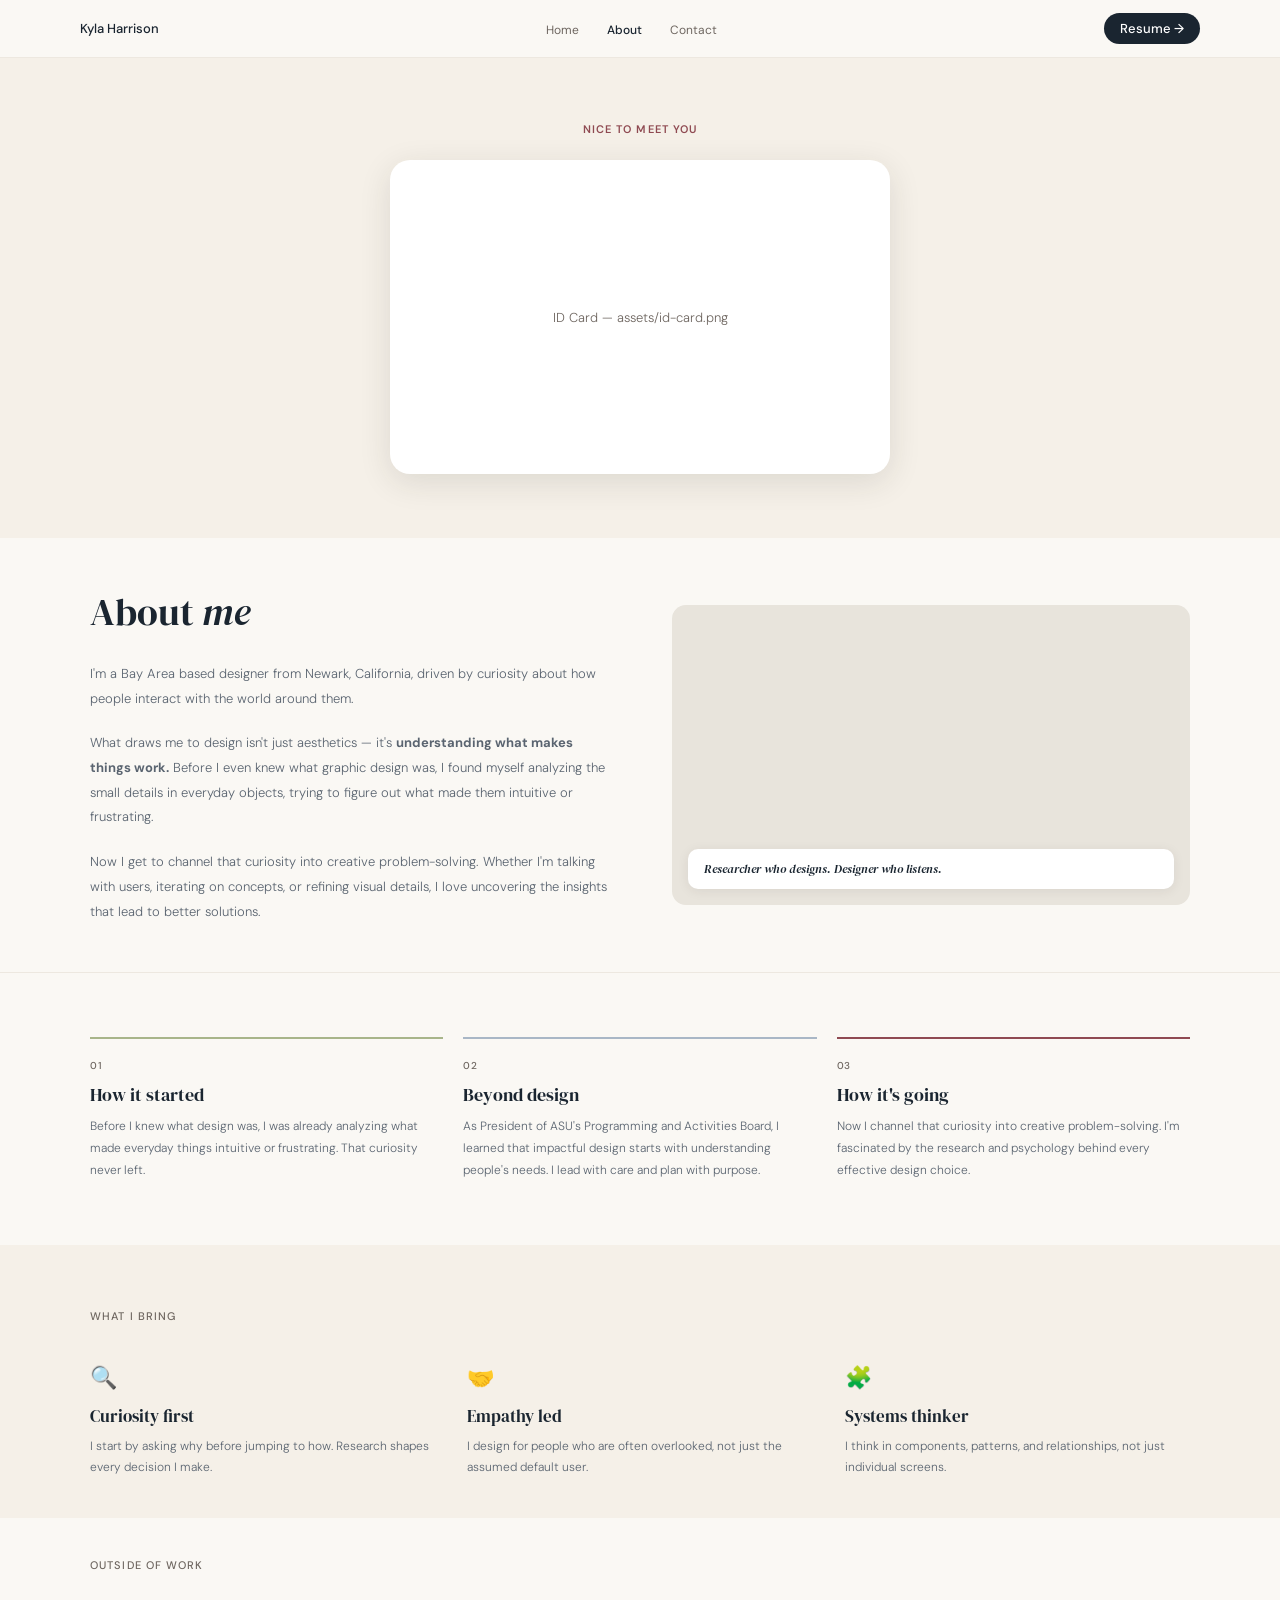
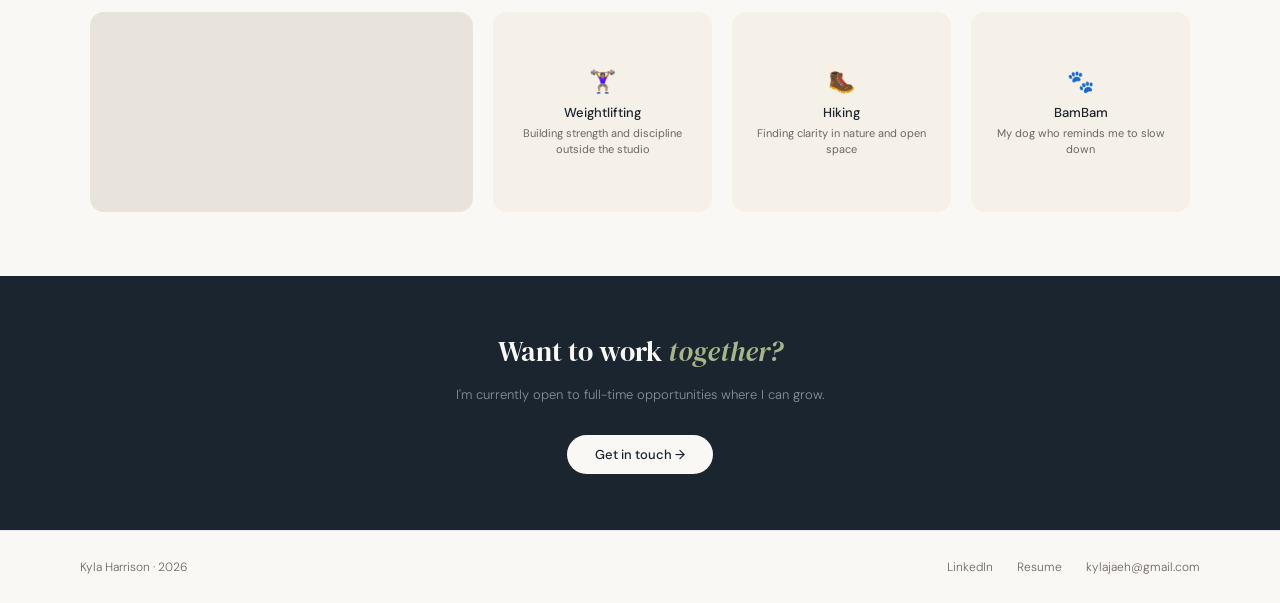
==== about.html @ a51f3128 "Add about and contact pages" ====
<!DOCTYPE html>
<html lang="en">
<head>
<meta charset="UTF-8">
<meta name="viewport" content="width=device-width, initial-scale=1.0">
<title>About — Kyla Harrison</title>
<meta name="description" content="Learn more about Kyla Harrison, a multidisciplinary designer with roots in UX research, based in the Bay Area, California.">
<link rel="preconnect" href="https://fonts.googleapis.com">
<link rel="preconnect" href="https://fonts.gstatic.com" crossorigin>
<link href="https://fonts.googleapis.com/css2?family=DM+Sans:ital,wght@0,300;0,400;0,500;1,300;1,400&family=DM+Serif+Display:ital@0;1&display=swap" rel="stylesheet">
<link rel="stylesheet" href="css/styles.css">
</head>
<body>

<a class="skip-link" href="#main">Skip to content</a>

<header class="site-nav">
  <div class="nav-inner">
    <span class="nav-name">Kyla Harrison</span>
    <nav aria-label="Primary">
      <ul class="nav-links">
        <li><a href="index.html">Home</a></li>
        <li><a href="about.html" aria-current="page">About</a></li>
        <li><a href="contact.html">Contact</a></li>
      </ul>
    </nav>
    <a class="btn btn-pill btn-dark" href="assets/resume.pdf">Resume →</a>
  </div>
</header>

<main id="main">

  <!-- Section 1: ID Card Hero -->
  <section class="id-card-hero">
    <p class="eyebrow eyebrow-blush center">Nice to meet you</p>
    <div class="id-card-wrap reveal">
      <div class="id-card" role="img" aria-label="Kyla Harrison designer ID card showing name, specialty, and beliefs">
        ID Card — assets/id-card.png
      </div>
    </div>
  </section>

  <!-- Section 2: Editorial About -->
  <section class="editorial-about">
    <div class="editorial-about-inner">
      <div class="editorial-about-left reveal">
        <h1 class="editorial-heading">About <em>me</em></h1>
        <p class="editorial-body">I'm a Bay Area based designer from Newark, California, driven by curiosity about how people interact with the world around them.</p>
        <p class="editorial-body">What draws me to design isn't just aesthetics — it's <strong>understanding what makes things work.</strong> Before I even knew what graphic design was, I found myself analyzing the small details in everyday objects, trying to figure out what made them intuitive or frustrating.</p>
        <p class="editorial-body">Now I get to channel that curiosity into creative problem-solving. Whether I'm talking with users, iterating on concepts, or refining visual details, I love uncovering the insights that lead to better solutions.</p>
      </div>
      <div class="editorial-about-right reveal">
        <div class="editorial-photo" role="img" aria-label="Kyla Harrison, multidisciplinary designer">
          <p class="editorial-caption">Researcher who designs. Designer who listens.</p>
        </div>
      </div>
    </div>
  </section>

  <!-- Section 3: Story Cards -->
  <section class="story-cards">
    <div class="story-cards-grid">
      <article class="story-card reveal" style="border-top-color:#a8b58a;">
        <p class="story-card-number">01</p>
        <h3 class="story-card-title">How it started</h3>
        <p class="story-card-body">Before I knew what design was, I was already analyzing what made everyday things intuitive or frustrating. That curiosity never left.</p>
      </article>
      <article class="story-card reveal" style="border-top-color:#a9b7c6;">
        <p class="story-card-number">02</p>
        <h3 class="story-card-title">Beyond design</h3>
        <p class="story-card-body">As President of ASU's Programming and Activities Board, I learned that impactful design starts with understanding people's needs. I lead with care and plan with purpose.</p>
      </article>
      <article class="story-card reveal" style="border-top-color:#8f4a52;">
        <p class="story-card-number">03</p>
        <h3 class="story-card-title">How it's going</h3>
        <p class="story-card-body">Now I channel that curiosity into creative problem-solving. I'm fascinated by the research and psychology behind every effective design choice.</p>
      </article>
    </div>
  </section>

  <!-- Section 4: What I Bring -->
  <section class="what-i-bring">
    <p class="eyebrow eyebrow-muted">What I bring</p>
    <div class="bring-grid">
      <div class="bring-item reveal">
        <span class="bring-icon" aria-hidden="true">🔍</span>
        <h3 class="bring-title">Curiosity first</h3>
        <p class="bring-body">I start by asking why before jumping to how. Research shapes every decision I make.</p>
      </div>
      <div class="bring-item reveal">
        <span class="bring-icon" aria-hidden="true">🤝</span>
        <h3 class="bring-title">Empathy led</h3>
        <p class="bring-body">I design for people who are often overlooked, not just the assumed default user.</p>
      </div>
      <div class="bring-item reveal">
        <span class="bring-icon" aria-hidden="true">🧩</span>
        <h3 class="bring-title">Systems thinker</h3>
        <p class="bring-body">I think in components, patterns, and relationships, not just individual screens.</p>
      </div>
    </div>
  </section>

  <!-- Section 5: Outside of Work -->
  <section class="outside-work">
    <p class="eyebrow eyebrow-muted">Outside of work</p>
    <div class="outside-grid">
      <div class="outside-photo reveal" role="img" aria-label="Kyla Harrison outside of work"></div>
      <div class="outside-tile reveal">
        <span class="outside-tile-icon" aria-hidden="true">🏋🏽‍♀️</span>
        <p class="outside-tile-name">Weightlifting</p>
        <p class="outside-tile-sub">Building strength and discipline outside the studio</p>
      </div>
      <div class="outside-tile reveal">
        <span class="outside-tile-icon" aria-hidden="true">🥾</span>
        <p class="outside-tile-name">Hiking</p>
        <p class="outside-tile-sub">Finding clarity in nature and open space</p>
      </div>
      <div class="outside-tile reveal">
        <span class="outside-tile-icon" aria-hidden="true">🐾</span>
        <p class="outside-tile-name">BamBam</p>
        <p class="outside-tile-sub">My dog who reminds me to slow down</p>
      </div>
    </div>
  </section>

  <!-- Section 6: CTA Band -->
  <section class="cta-band">
    <div class="cta-band-inner reveal">
      <h2 class="cta-band-heading">Want to work <em>together?</em></h2>
      <p class="cta-band-subline">I'm currently open to full-time opportunities where I can grow.</p>
      <a class="btn cta-band-btn" href="contact.html">Get in touch →</a>
    </div>
  </section>

</main>

<footer class="site-footer">
  <div class="footer-inner">
    <span>Kyla Harrison · 2026</span>
    <div class="footer-links">
      <a href="https://linkedin.com/in/kylaharrison" target="_blank" rel="noopener">LinkedIn</a>
      <a href="assets/resume.pdf">Resume</a>
      <a href="mailto:kylajaeh@gmail.com">kylajaeh@gmail.com</a>
    </div>
  </div>
</footer>

<script src="js/main.js"></script>
</body>
</html>
---- css/styles.css ----
/* ==========================================================================
   Kyla Harrison — Portfolio
   Global styles
   ========================================================================== */

:root {
  /* Colors */
  --color-bg: #faf8f4;
  --color-linen: #f5f0e8;
  --color-text: #1a2530;
  --color-slate-dark: #2d3a47;
  --color-sage: #a8b58a;
  --color-blush: #8f4a52;
  --color-steel-blue: #a9b7c6;
  --color-muted: #5a6470;
  --color-border: #ede8e0;

  --color-tag-sage-bg: #e8efe0;
  --color-tag-sage-text: #527040;
  --color-tag-blush-bg: #f2e8ec;
  --color-tag-blush-text: #7a4a58;
  --color-tag-blue-bg: #e0eaf2;
  --color-tag-blue-text: #3a5470;

  --color-nav-link: #6e6660;
  --color-footer-text: #6e6660;
  --color-eyebrow-muted: #6e6660;
  --color-divider: #ddd8cc;
  --color-placeholder-bg: #e8e4dc;

  /* Type */
  --font-body: 'DM Sans', sans-serif;
  --font-display: 'DM Serif Display', serif;
}

/* ---- Reset ---- */
*,
*::before,
*::after {
  box-sizing: border-box;
}

html {
  scroll-behavior: smooth;
}

@media (prefers-reduced-motion: reduce) {
  html {
    scroll-behavior: auto;
  }
}

body {
  margin: 0;
  background: var(--color-bg);
  color: var(--color-text);
  font-family: var(--font-body);
  font-weight: 300;
  -webkit-font-smoothing: antialiased;
}

img {
  max-width: 100%;
  display: block;
}

a {
  text-decoration: none;
  color: inherit;
}

ul {
  list-style: none;
  margin: 0;
  padding: 0;
}

h1, h2, h3, p, dl, dd {
  margin: 0;
}

.skip-link {
  position: absolute;
  left: -999px;
  top: 0;
  background: var(--color-text);
  color: #fff;
  padding: 0.75rem 1.25rem;
  z-index: 100;
  border-radius: 0 0 8px 0;
}

.skip-link:focus {
  left: 0;
}

a:focus-visible,
button:focus-visible {
  outline: 2px solid var(--color-blush);
  outline-offset: 2px;
}

/* ---- Shared bits ---- */
.eyebrow {
  font-family: var(--font-body);
  font-weight: 500;
  font-size: 11px;
  text-transform: uppercase;
  letter-spacing: 0.1em;
}

.eyebrow-blush {
  color: var(--color-blush);
  font-weight: 600;
}

.eyebrow-muted {
  color: var(--color-eyebrow-muted);
}

.center {
  text-align: center;
}

.btn {
  display: inline-block;
  font-family: var(--font-body);
  font-size: 13px;
  font-weight: 500;
  transition: opacity 0.2s ease;
}

.btn:hover {
  opacity: 0.85;
}

.btn-pill {
  border-radius: 100px;
  padding: 7px 16px;
}

.btn-dark {
  background: var(--color-text);
  color: #fff;
}

.tags {
  display: flex;
  gap: 0.4rem;
  flex-wrap: wrap;
}

.tag {
  border-radius: 100px;
  padding: 3px 10px;
  font-family: var(--font-body);
  font-size: 10px;
  font-weight: 400;
}

.tag-sage {
  background: var(--color-tag-sage-bg);
  color: var(--color-tag-sage-text);
}

.tag-blush {
  background: var(--color-tag-blush-bg);
  color: var(--color-tag-blush-text);
}

.tag-blue {
  background: var(--color-tag-blue-bg);
  color: var(--color-tag-blue-text);
}

/* ---- Scroll-triggered reveal ---- */
.reveal {
  opacity: 0;
  transform: translateY(20px);
  transition: opacity 0.6s ease, transform 0.6s ease;
}

.reveal.is-visible {
  opacity: 1;
  transform: translateY(0);
}

@media (prefers-reduced-motion: reduce) {
  .reveal {
    opacity: 1;
    transform: none;
    transition: none;
  }
}

/* ==========================================================================
   Navigation
   ========================================================================== */

.site-nav {
  height: 58px;
  background: var(--color-bg);
  border-bottom: 0.5px solid var(--color-border);
  position: sticky;
  top: 0;
  z-index: 50;
}

.nav-inner {
  max-width: 1200px;
  height: 100%;
  margin: 0 auto;
  padding: 0 2.5rem;
  display: flex;
  align-items: center;
  justify-content: space-between;
  gap: 2rem;
}

.nav-name {
  font-size: 13px;
  font-weight: 500;
  color: var(--color-text);
  white-space: nowrap;
}

.nav-links {
  display: flex;
  gap: 1.75rem;
}

.nav-links a {
  font-size: 12px;
  font-weight: 400;
  color: var(--color-nav-link);
  transition: color 0.2s ease;
}

.nav-links a:hover {
  color: var(--color-text);
}

.nav-links a[aria-current="page"] {
  color: var(--color-text);
  font-weight: 500;
}

/* ==========================================================================
   Hero
   ========================================================================== */

.hero {
  display: flex;
  flex-direction: column;
  align-items: center;
  justify-content: center;
  text-align: center;
  min-height: calc(100vh - 180px);
  padding: 3rem 1.5rem 0;
  margin: 0;
  background: var(--color-bg);
}

.hero-logo {
  width: 80px;
  height: 80px;
  object-fit: contain;
  mix-blend-mode: multiply;
  margin-bottom: 1.5rem;
}

.hero .eyebrow {
  margin-bottom: 1.25rem;
}

.hero-headline {
  font-family: var(--font-display);
  font-weight: 400;
  font-style: normal;
  font-size: 34px;
  line-height: 1.3;
  color: var(--color-text);
  max-width: 480px;
  margin-bottom: 1.5rem;
}

.hero-headline em {
  font-style: italic;
  color: #5a7a42;
}

.hero-subline {
  font-family: var(--font-body);
  font-weight: 300;
  font-size: 14px;
  color: var(--color-muted);
  line-height: 1.85;
  max-width: 380px;
  margin-bottom: 2rem;
}

.hero-arrow {
  display: flex;
  align-items: center;
  justify-content: center;
  color: #1a2530;
  margin-bottom: 2rem;
}

.hero-arrow svg {
  animation: hero-arrow-bob 1.5s ease-in-out infinite alternate;
}

@keyframes hero-arrow-bob {
  from {
    transform: translateY(0);
  }
  to {
    transform: translateY(10px);
  }
}

@media (prefers-reduced-motion: reduce) {
  .hero-arrow svg {
    animation: none;
  }
}

/* ==========================================================================
   Projects grid
   ========================================================================== */

.projects {
  padding: 0 2.5rem 4rem;
  background: var(--color-bg);
  max-width: 1200px;
  margin: 0 auto;
}

.projects .eyebrow {
  margin-bottom: 2.5rem;
}

.projects-grid {
  display: grid;
  grid-template-columns: repeat(3, 1fr);
  column-gap: 1.25rem;
  row-gap: 3rem;
}

.project-card {
  display: flex;
  flex-direction: column;
}

.project-thumb {
  aspect-ratio: 4 / 3;
  border-radius: 14px;
  margin-bottom: 0.9rem;
  transition: transform 0.2s ease, box-shadow 0.2s ease;
}

.project-card:hover .project-thumb {
  transform: scale(1.01);
  box-shadow: 0 8px 24px rgba(26, 37, 48, 0.12);
}

.project-title {
  font-family: var(--font-body);
  font-size: 13px;
  font-weight: 500;
  color: var(--color-text);
  margin-bottom: 0.4rem;
}

.project-desc {
  font-family: var(--font-body);
  font-size: 11px;
  font-weight: 400;
  color: var(--color-nav-link);
  line-height: 1.6;
  margin-bottom: 0.75rem;
}

/* ==========================================================================
   Marquee
   ========================================================================== */

.marquee {
  background: var(--color-text);
  overflow: hidden;
  padding: 0.9rem 0;
}

.marquee-track {
  display: flex;
  width: max-content;
  white-space: nowrap;
  animation: marquee-scroll 18s linear infinite;
}

.marquee:hover .marquee-track {
  animation-play-state: paused;
}

@media (prefers-reduced-motion: reduce) {
  .marquee-track {
    animation: none;
  }
}

.marquee-content {
  display: inline-flex;
  align-items: center;
  white-space: nowrap;
  font-family: var(--font-body);
  font-weight: 400;
  font-size: 12px;
  text-transform: uppercase;
  letter-spacing: 0.06em;
  color: var(--color-sage);
  padding-right: 2rem;
}

.marquee-content .sep {
  color: #b46a72;
  margin: 0 0.6rem;
}

@keyframes marquee-scroll {
  from {
    transform: translateX(0);
  }
  to {
    transform: translateX(-33.33%);
  }
}

/* ==========================================================================
   About strip
   ========================================================================== */

.about-strip {
  background: var(--color-linen);
  border-top: 0.5px solid var(--color-border);
  padding: 4rem 2.5rem;
}

.about-strip-inner {
  max-width: 1100px;
  margin: 0 auto;
  display: grid;
  grid-template-columns: 1fr 1fr;
  gap: 4rem;
  align-items: center;
}

.about-strip-heading {
  font-family: var(--font-display);
  font-weight: 400;
  font-size: 26px;
  line-height: 1.35;
  color: var(--color-text);
  margin: 0.75rem 0 1.25rem;
}

.about-strip-body {
  font-family: var(--font-body);
  font-weight: 300;
  font-size: 13px;
  color: var(--color-muted);
  line-height: 1.85;
  margin-bottom: 1.25rem;
}

.read-more-link {
  font-size: 13px;
  font-weight: 500;
  color: var(--color-text);
}

.stat-list {
  display: flex;
  flex-direction: column;
}

.stat {
  padding: 1.1rem 0;
  border-bottom: 0.5px solid var(--color-divider);
}

.stat:first-child {
  padding-top: 0;
}

.stat:last-child {
  border-bottom: none;
  padding-bottom: 0;
}

.stat dt {
  font-size: 10px;
  text-transform: uppercase;
  letter-spacing: 0.08em;
  color: var(--color-eyebrow-muted);
  margin-bottom: 0.35rem;
}

.stat dd {
  font-size: 13px;
  color: var(--color-text);
  margin-left: 0;
}

/* ==========================================================================
   Contact hero
   ========================================================================== */

.contact-hero {
  background: var(--color-bg);
  padding: 5rem 2.5rem 4rem;
  border-bottom: 0.5px solid var(--color-border);
}

.contact-hero-inner {
  max-width: 1200px;
  margin: 0 auto;
  display: grid;
  grid-template-columns: 1fr 1fr;
  gap: 4rem;
  align-items: center;
}

.contact-heading {
  font-family: var(--font-display);
  font-weight: 400;
  font-size: 48px;
  line-height: 1.15;
  color: var(--color-text);
  margin: 0.75rem 0 1.25rem;
}

.contact-heading em {
  font-style: italic;
  color: #5a7a42;
}

.contact-body {
  font-family: var(--font-body);
  font-weight: 300;
  font-size: 14px;
  color: var(--color-muted);
  line-height: 1.7;
  max-width: 360px;
}

.contact-cards {
  display: flex;
  flex-direction: column;
  gap: 1rem;
}

.contact-card {
  display: flex;
  align-items: center;
  justify-content: space-between;
  border-radius: 14px;
  padding: 1.1rem 1.5rem;
  border: 0.5px solid transparent;
  transition: border-color 0.2s ease;
}

.contact-card-text {
  display: flex;
  flex-direction: column;
  gap: 0.3rem;
}

.contact-card-label {
  font-size: 10px;
  font-weight: 500;
  text-transform: uppercase;
  letter-spacing: 0.08em;
}

.contact-card-value {
  font-size: 13px;
  color: var(--color-text);
}

.contact-card-arrow {
  font-size: 16px;
}

.contact-card-email {
  background: #e8efe0;
  border-color: #d0dfc4;
}

.contact-card-email .contact-card-label,
.contact-card-email .contact-card-arrow {
  color: #527040;
}

.contact-card-email:hover {
  border-color: #527040;
}

.contact-card-linkedin {
  background: #f2e8ec;
  border-color: #e0ccd4;
}

.contact-card-linkedin .contact-card-label,
.contact-card-linkedin .contact-card-arrow {
  color: #7a4a58;
}

.contact-card-linkedin:hover {
  border-color: #7a4a58;
}

.contact-card-resume {
  background: #e0eaf2;
  border-color: #c4d4e4;
}

.contact-card-resume .contact-card-label,
.contact-card-resume .contact-card-arrow {
  color: #3a5470;
}

.contact-card-resume:hover {
  border-color: #3a5470;
}

/* ==========================================================================
   Availability strip
   ========================================================================== */

.availability {
  background: var(--color-linen);
  padding: 3rem 2.5rem;
  border-bottom: 0.5px solid var(--color-border);
}

.availability-inner {
  max-width: 1200px;
  margin: 0 auto;
  display: grid;
  grid-template-columns: repeat(3, 1fr);
  gap: 2rem;
}

.availability-label {
  font-size: 10px;
  font-weight: 500;
  text-transform: uppercase;
  letter-spacing: 0.08em;
  color: var(--color-eyebrow-muted);
  margin-bottom: 0.5rem;
}

.availability-value {
  font-size: 13px;
  color: var(--color-text);
  display: flex;
  align-items: center;
  gap: 0.5rem;
}

.status-dot {
  width: 7px;
  height: 7px;
  border-radius: 50%;
  background: var(--color-sage);
  flex-shrink: 0;
}

/* ==========================================================================
   Big statement
   ========================================================================== */

.big-statement {
  background: var(--color-bg);
  padding: 5rem 2.5rem;
  text-align: center;
}

.big-statement-inner {
  max-width: 600px;
  margin: 0 auto;
}

.big-statement-heading {
  font-family: var(--font-display);
  font-weight: 400;
  font-size: 72px;
  line-height: 1.1;
  color: var(--color-text);
  margin-bottom: 1.25rem;
}

.big-statement-heading em {
  font-style: italic;
  color: var(--color-blush);
}

.big-statement-subline {
  font-family: var(--font-body);
  font-weight: 300;
  font-size: 13px;
  color: var(--color-muted);
  max-width: 320px;
  margin: 0 auto 2rem;
}

.big-statement-email {
  font-family: var(--font-display);
  font-style: italic;
  font-size: 18px;
  color: var(--color-text);
  border-bottom: 1px solid var(--color-sage);
  padding-bottom: 2px;
}

/* ==========================================================================
   ID card hero
   ========================================================================== */

.id-card-hero {
  background: var(--color-linen);
  padding: 4rem 2.5rem;
  text-align: center;
}

.id-card-hero .eyebrow {
  margin-bottom: 1.5rem;
}

.id-card-wrap {
  position: relative;
  max-width: 500px;
  margin: 0 auto;
}

.id-card {
  width: 100%;
  aspect-ratio: 500 / 314;
  background: #ffffff;
  border-radius: 20px;
  box-shadow: 0 8px 32px rgba(45, 40, 35, 0.12);
  display: flex;
  align-items: center;
  justify-content: center;
  padding: 1.5rem;
  font-family: var(--font-body);
  font-size: 13px;
  color: var(--color-nav-link);
  text-align: center;
}

/* ==========================================================================
   Editorial about
   ========================================================================== */

.editorial-about {
  background: var(--color-bg);
  padding: 3rem 2.5rem;
  border-bottom: 0.5px solid var(--color-border);
}

.editorial-about-inner {
  max-width: 1100px;
  margin: 0 auto;
  display: grid;
  grid-template-columns: 1fr 1fr;
  gap: 4rem;
  align-items: center;
}

.editorial-about-left {
  padding-top: 0;
}

.editorial-heading {
  font-family: var(--font-display);
  font-weight: 400;
  font-size: 38px;
  color: var(--color-text);
  margin-bottom: 1.5rem;
}

.editorial-heading em {
  font-style: italic;
}

.editorial-body {
  font-family: var(--font-body);
  font-weight: 300;
  font-size: 13px;
  color: var(--color-muted);
  line-height: 1.9;
  margin-bottom: 1.25rem;
}

.editorial-body:last-child {
  margin-bottom: 0;
}

.editorial-about-right {
  position: relative;
}

.editorial-photo {
  position: relative;
  overflow: visible;
  height: 300px;
  width: 100%;
  border-radius: 14px;
  background: var(--color-placeholder-bg);
}

.editorial-caption {
  position: absolute;
  bottom: 16px;
  left: 16px;
  right: 16px;
  background: #ffffff;
  padding: 0.75rem 1rem;
  border-radius: 10px;
  box-shadow: 0 2px 12px rgba(45, 40, 35, 0.08);
  font-family: var(--font-display);
  font-style: italic;
  font-size: 12px;
  color: var(--color-text);
}

/* ==========================================================================
   Story cards
   ========================================================================== */

.story-cards {
  background: var(--color-bg);
  padding: 4rem 2.5rem;
}

.story-cards-grid {
  max-width: 1100px;
  margin: 0 auto;
  display: grid;
  grid-template-columns: repeat(3, 1fr);
  gap: 1.25rem;
}

.story-card {
  border-top: 2px solid;
  padding-top: 1.25rem;
}

.story-card-number {
  font-family: var(--font-body);
  font-size: 10px;
  font-weight: 500;
  text-transform: uppercase;
  letter-spacing: 0.06em;
  color: var(--color-eyebrow-muted);
  margin-bottom: 0.6rem;
}

.story-card-title {
  font-family: var(--font-display);
  font-weight: 400;
  font-size: 18px;
  color: var(--color-text);
  margin-bottom: 0.6rem;
}

.story-card-body {
  font-family: var(--font-body);
  font-weight: 300;
  font-size: 12px;
  color: var(--color-muted);
  line-height: 1.8;
}

/* ==========================================================================
   What I bring
   ========================================================================== */

.what-i-bring {
  background: var(--color-linen);
  padding: 4rem 2.5rem 2.5rem;
  margin-bottom: 0;
}

.what-i-bring .eyebrow {
  max-width: 1100px;
  margin: 0 auto 2.5rem;
  text-align: left;
}

.bring-grid {
  max-width: 1100px;
  margin: 0 auto;
  display: grid;
  grid-template-columns: repeat(3, 1fr);
  gap: 2rem;
}

.bring-icon {
  display: block;
  font-size: 22px;
  margin-bottom: 0.75rem;
}

.bring-title {
  font-family: 'DM Serif Display', serif !important;
  font-weight: 400 !important;
  font-size: 17px !important;
  font-style: normal !important;
  color: var(--color-text);
  margin-bottom: 0.5rem;
}

.bring-body {
  font-family: var(--font-body);
  font-weight: 300;
  font-size: 12px;
  color: var(--color-muted);
  line-height: 1.75;
}

/* ==========================================================================
   Outside of work
   ========================================================================== */

.outside-work {
  background: var(--color-bg);
  padding: 2.5rem 2.5rem 4rem;
}

.outside-work .eyebrow {
  max-width: 1100px;
  margin: 0 auto 2.5rem;
  text-align: left;
}

.outside-grid {
  max-width: 1100px;
  margin: 0 auto;
  display: grid;
  grid-template-columns: 1.75fr 1fr 1fr 1fr;
  gap: 1.25rem;
  align-items: stretch;
}

.outside-photo {
  border-radius: 14px;
  min-height: 200px;
  background: var(--color-placeholder-bg);
}

.outside-tile {
  background-color: #f5f0e8 !important;
  border: none !important;
  box-shadow: none !important;
  border-radius: 14px;
  padding: 1.25rem;
  display: flex;
  flex-direction: column;
  align-items: center;
  justify-content: center;
  text-align: center;
}

.outside-tile-icon {
  font-size: 22px;
  margin-bottom: 0.5rem;
}

.outside-tile-name {
  font-family: var(--font-body);
  font-size: 13px;
  font-weight: 500;
  color: var(--color-text);
  margin-bottom: 0.25rem;
}

.outside-tile-sub {
  font-family: var(--font-body);
  font-size: 11px;
  font-weight: 400;
  color: var(--color-eyebrow-muted);
  line-height: 1.5;
}

/* ==========================================================================
   CTA band
   ========================================================================== */

.cta-band {
  background: var(--color-text);
  padding: 3.5rem 2.5rem;
  text-align: center;
}

.cta-band-inner {
  max-width: 480px;
  margin: 0 auto;
}

.cta-band-heading {
  font-family: var(--font-display);
  font-weight: 400;
  font-size: 28px;
  color: var(--color-bg);
  margin-bottom: 1rem;
}

.cta-band-heading em {
  font-style: italic;
  color: var(--color-sage);
}

.cta-band-subline {
  font-family: var(--font-body);
  font-weight: 300;
  font-size: 13px;
  color: #8a9098;
  margin-bottom: 2rem;
}

.cta-band-btn {
  background: var(--color-bg);
  color: var(--color-text);
  border-radius: 100px;
  padding: 11px 28px;
}

/* ==========================================================================
   Footer
   ========================================================================== */

.site-footer {
  background: var(--color-bg);
  border-top: 0.5px solid var(--color-border);
}

.footer-inner {
  max-width: 1200px;
  margin: 0 auto;
  padding: 1.75rem 2.5rem;
  display: flex;
  align-items: center;
  justify-content: space-between;
  flex-wrap: wrap;
  gap: 1rem;
}

.footer-inner span,
.footer-links a {
  font-size: 12px;
  color: var(--color-footer-text);
}

.footer-links {
  display: flex;
  gap: 1.5rem;
}

.footer-links a {
  transition: color 0.2s ease;
}

.footer-links a:hover {
  color: var(--color-text);
}

/* ==========================================================================
   Responsive — 768px breakpoint
   ========================================================================== */

@media (max-width: 768px) {
  .hero {
    min-height: calc(100vh - 180px);
    padding: 2.5rem 1.5rem 0;
    margin: 0;
  }

  .nav-inner {
    padding: 0 1.25rem;
    gap: 1rem;
  }

  .nav-links {
    gap: 1rem;
  }

  .projects {
    padding: 0 1.5rem 3rem;
  }

  .projects-grid {
    grid-template-columns: 1fr;
  }

  .about-strip {
    padding: 3rem 1.5rem;
  }

  .about-strip-inner {
    grid-template-columns: 1fr;
    gap: 2.5rem;
  }

  .footer-inner {
    flex-direction: column;
    align-items: flex-start;
  }

  .contact-hero {
    padding: 3rem 1.5rem;
  }

  .contact-hero-inner {
    grid-template-columns: 1fr;
    gap: 2.5rem;
  }

  .contact-heading {
    font-size: 36px;
  }

  .availability {
    padding: 2.5rem 1.5rem;
  }

  .availability-inner {
    grid-template-columns: 1fr;
    gap: 1.5rem;
  }

  .big-statement {
    padding: 3.5rem 1.5rem;
  }

  .big-statement-heading {
    font-size: 44px;
  }

  .id-card-hero {
    padding: 3rem 1.5rem;
  }

  .editorial-about {
    padding: 3rem 1.5rem;
  }

  .editorial-about-inner {
    grid-template-columns: 1fr;
    gap: 2.5rem;
  }

  .editorial-heading {
    font-size: 30px;
  }

  .story-cards {
    padding: 3rem 1.5rem;
  }

  .story-cards-grid {
    grid-template-columns: 1fr;
    gap: 2rem;
  }

  .what-i-bring {
    padding: 3rem 1.5rem;
  }

  .bring-grid {
    grid-template-columns: 1fr;
    gap: 2rem;
  }

  .outside-work {
    padding: 3rem 1.5rem;
  }

  .outside-grid {
    grid-template-columns: 1fr;
  }

  .cta-band {
    padding: 2.5rem 1.5rem;
  }

  .cta-band-heading {
    font-size: 24px;
  }
}

@media (min-width: 769px) and (max-width: 1024px) {
  .projects-grid {
    grid-template-columns: repeat(2, 1fr);
  }

  .availability-inner {
    grid-template-columns: repeat(2, 1fr);
  }

  .story-cards-grid {
    grid-template-columns: repeat(2, 1fr);
  }

  .bring-grid {
    grid-template-columns: repeat(2, 1fr);
  }

  .outside-grid {
    grid-template-columns: 1fr 1fr;
  }
}
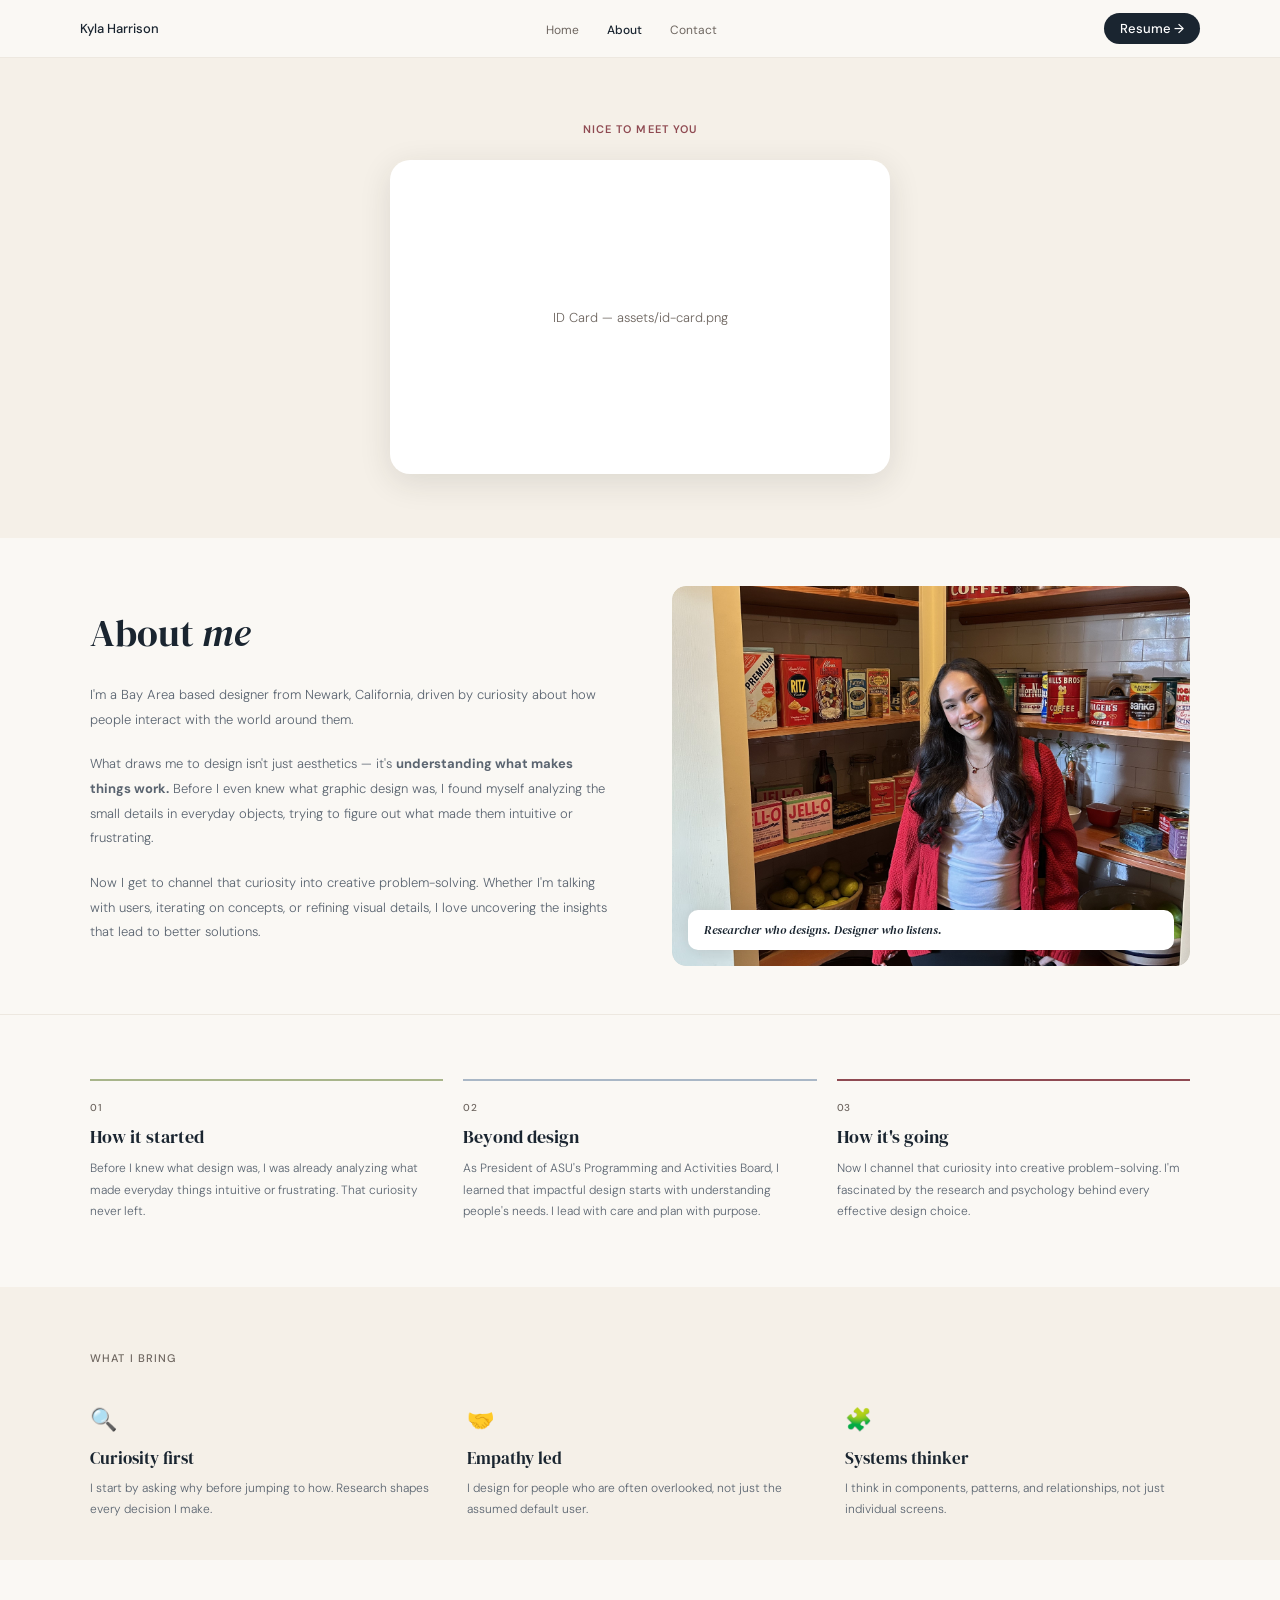
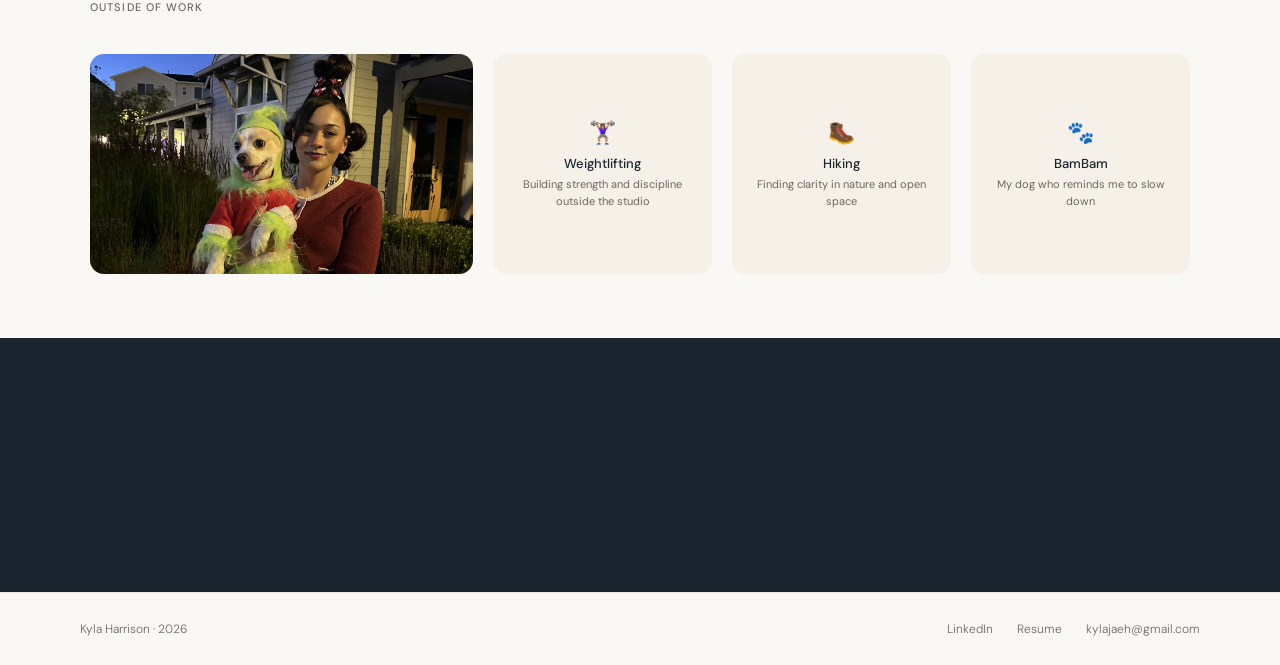
==== commit 85035bc5: "Add photos to about page" ====
--- a/about.html
+++ b/about.html
@@ -50,9 +50,8 @@
         <p class="editorial-body">Now I get to channel that curiosity into creative problem-solving. Whether I'm talking with users, iterating on concepts, or refining visual details, I love uncovering the insights that lead to better solutions.</p>
       </div>
       <div class="editorial-about-right reveal">
-        <div class="editorial-photo" role="img" aria-label="Kyla Harrison, multidisciplinary designer">
-          <p class="editorial-caption">Researcher who designs. Designer who listens.</p>
-        </div>
+        <img class="editorial-photo" src="assets/headshot.jpg" alt="Kyla Harrison, multidisciplinary designer" style="width: 100%; height: 380px; object-fit: cover; object-position: 30% 60%; border-radius: 14px; display: block;">
+        <p class="editorial-caption">Researcher who designs. Designer who listens.</p>
       </div>
     </div>
   </section>
@@ -104,7 +103,7 @@
   <section class="outside-work">
     <p class="eyebrow eyebrow-muted">Outside of work</p>
     <div class="outside-grid">
-      <div class="outside-photo reveal" role="img" aria-label="Kyla Harrison outside of work"></div>
+      <img class="outside-photo reveal" src="assets/lifestyle.jpg" alt="Kyla Harrison with her dog BamBam" style="width: 100%; height: 220px; object-fit: cover; object-position: center 40%; border-radius: 14px; display: block;">
       <div class="outside-tile reveal">
         <span class="outside-tile-icon" aria-hidden="true">🏋🏽‍♀️</span>
         <p class="outside-tile-name">Weightlifting</p>
--- a/css/styles.css
+++ b/css/styles.css
@@ -766,7 +766,7 @@
 
 .editorial-about {
   background: var(--color-bg);
-  padding: 3rem 2.5rem;
+  padding: 3rem 2.5rem 3rem;
   border-bottom: 0.5px solid var(--color-border);
 }
 
@@ -810,13 +810,16 @@
 
 .editorial-about-right {
   position: relative;
+  overflow: hidden;
+  border-radius: 14px;
 }
 
 .editorial-photo {
-  position: relative;
-  overflow: visible;
-  height: 300px;
+  display: block;
   width: 100%;
+  height: 380px;
+  object-fit: cover;
+  object-position: 30% 60%;
   border-radius: 14px;
   background: var(--color-placeholder-bg);
 }
@@ -956,8 +959,13 @@
 }
 
 .outside-photo {
+  display: block;
+  width: 100%;
+  height: 220px;
+  object-fit: cover;
+  object-position: center 40%;
   border-radius: 14px;
-  min-height: 200px;
+  overflow: hidden;
   background: var(--color-placeholder-bg);
 }
 
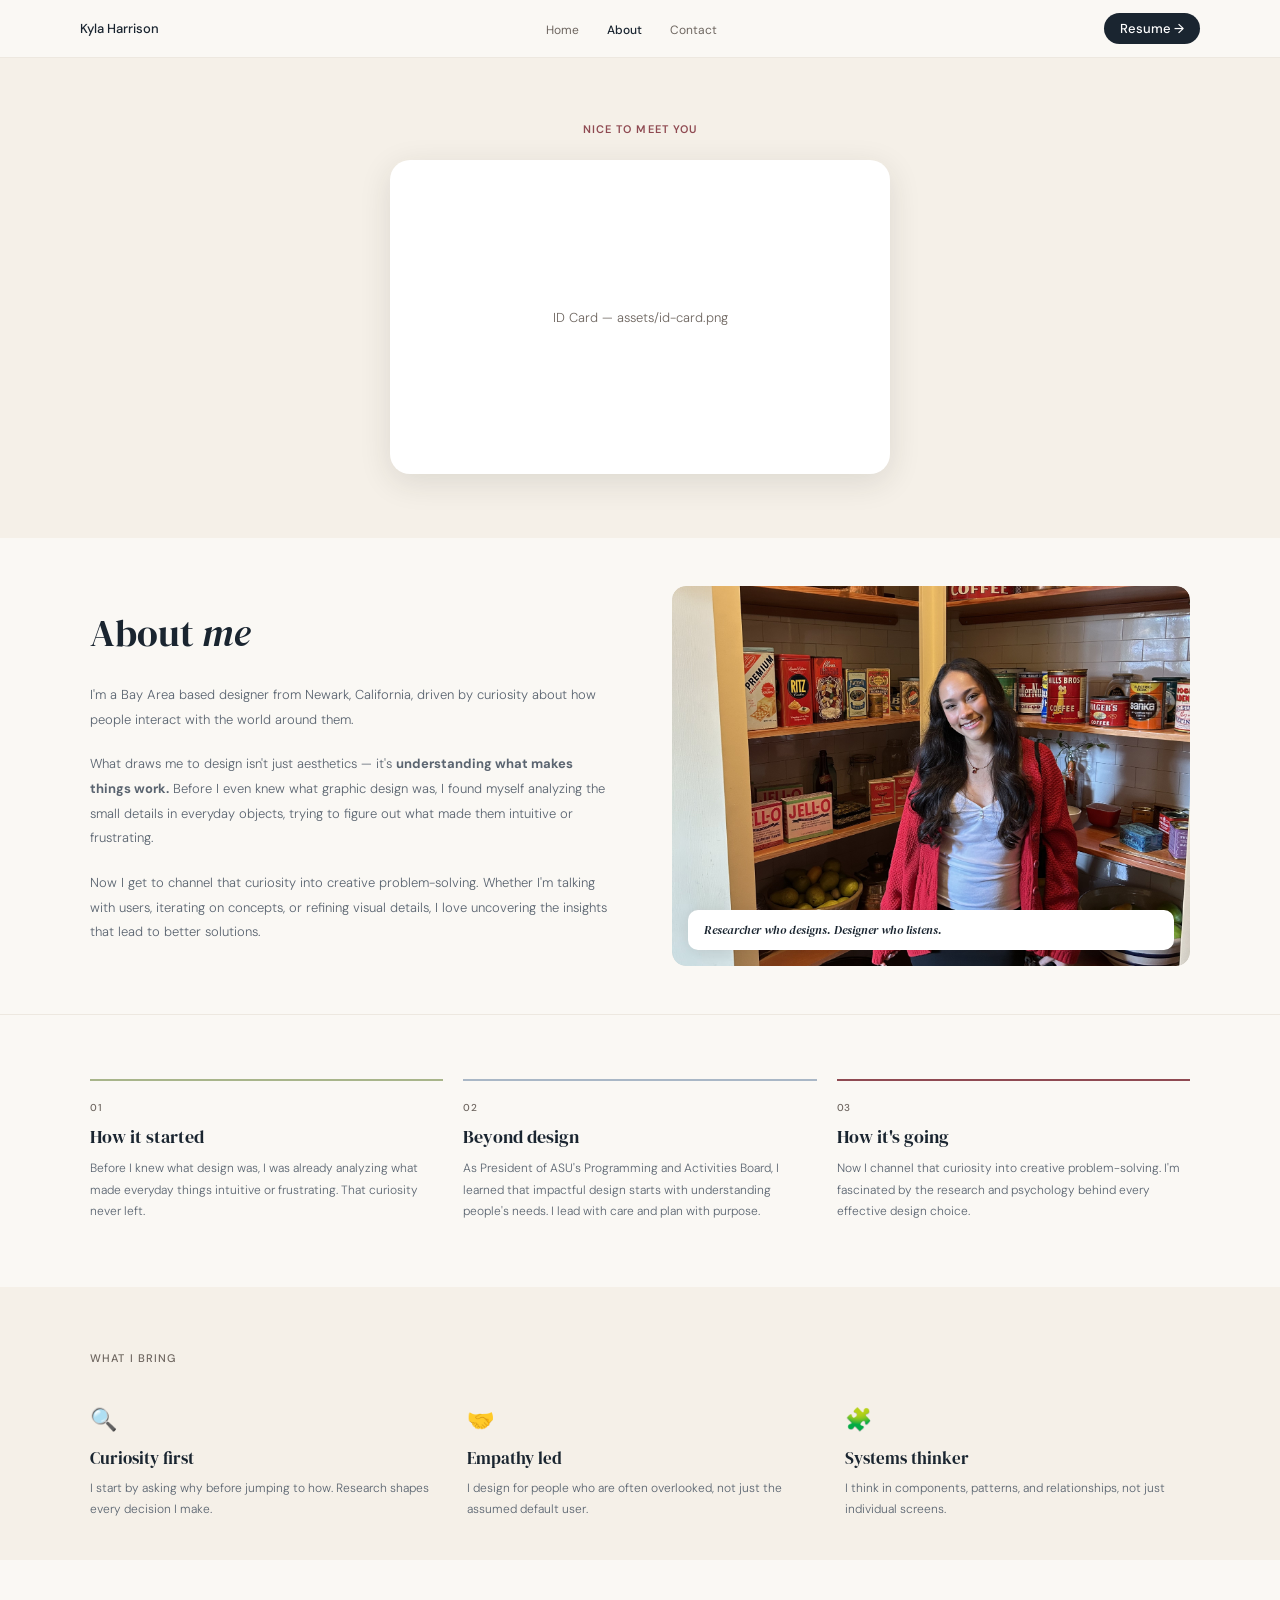
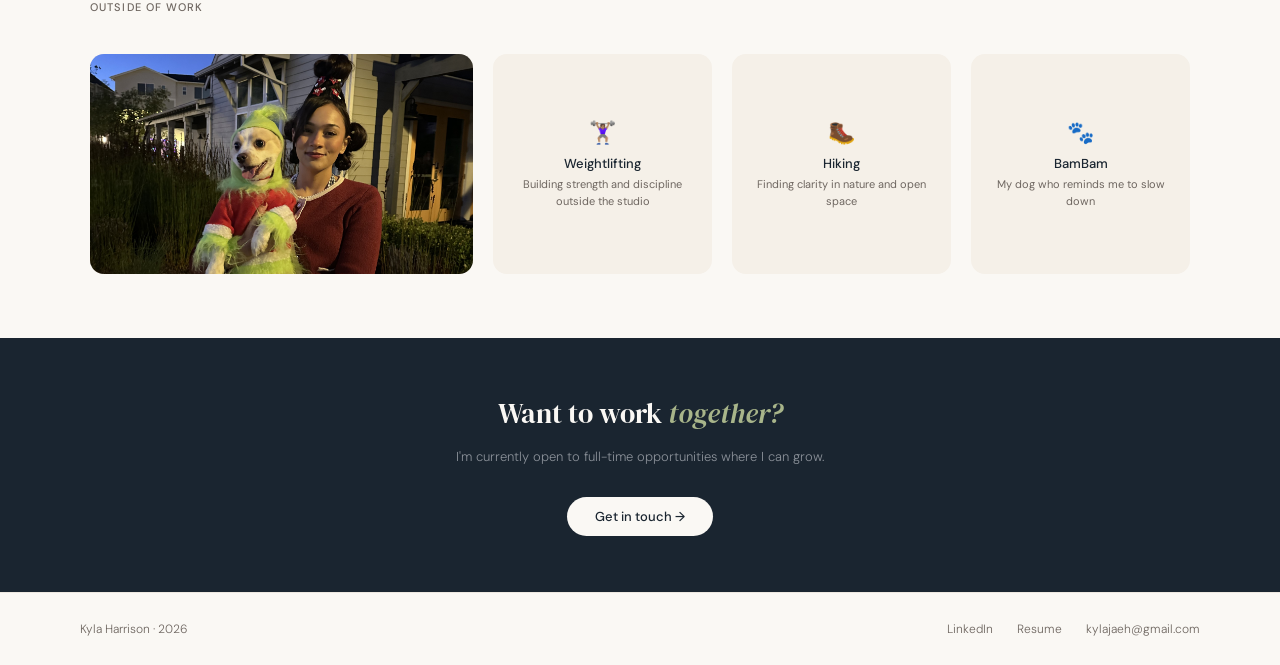
==== commit 3c807e5d: "Added Favicon" ====
--- a/about.html
+++ b/about.html
@@ -5,6 +5,9 @@
 <meta name="viewport" content="width=device-width, initial-scale=1.0">
 <title>About — Kyla Harrison</title>
 <meta name="description" content="Learn more about Kyla Harrison, a multidisciplinary designer with roots in UX research, based in the Bay Area, California.">
+<link rel="icon" type="image/png" href="assets/logo-kh.png">
+<link rel="icon" type="image/png" sizes="32x32" href="assets/logo-kh.png">
+<link rel="icon" type="image/png" sizes="16x16" href="assets/logo-kh.png">
 <link rel="preconnect" href="https://fonts.googleapis.com">
 <link rel="preconnect" href="https://fonts.gstatic.com" crossorigin>
 <link href="https://fonts.googleapis.com/css2?family=DM+Sans:ital,wght@0,300;0,400;0,500;1,300;1,400&family=DM+Serif+Display:ital@0;1&display=swap" rel="stylesheet">
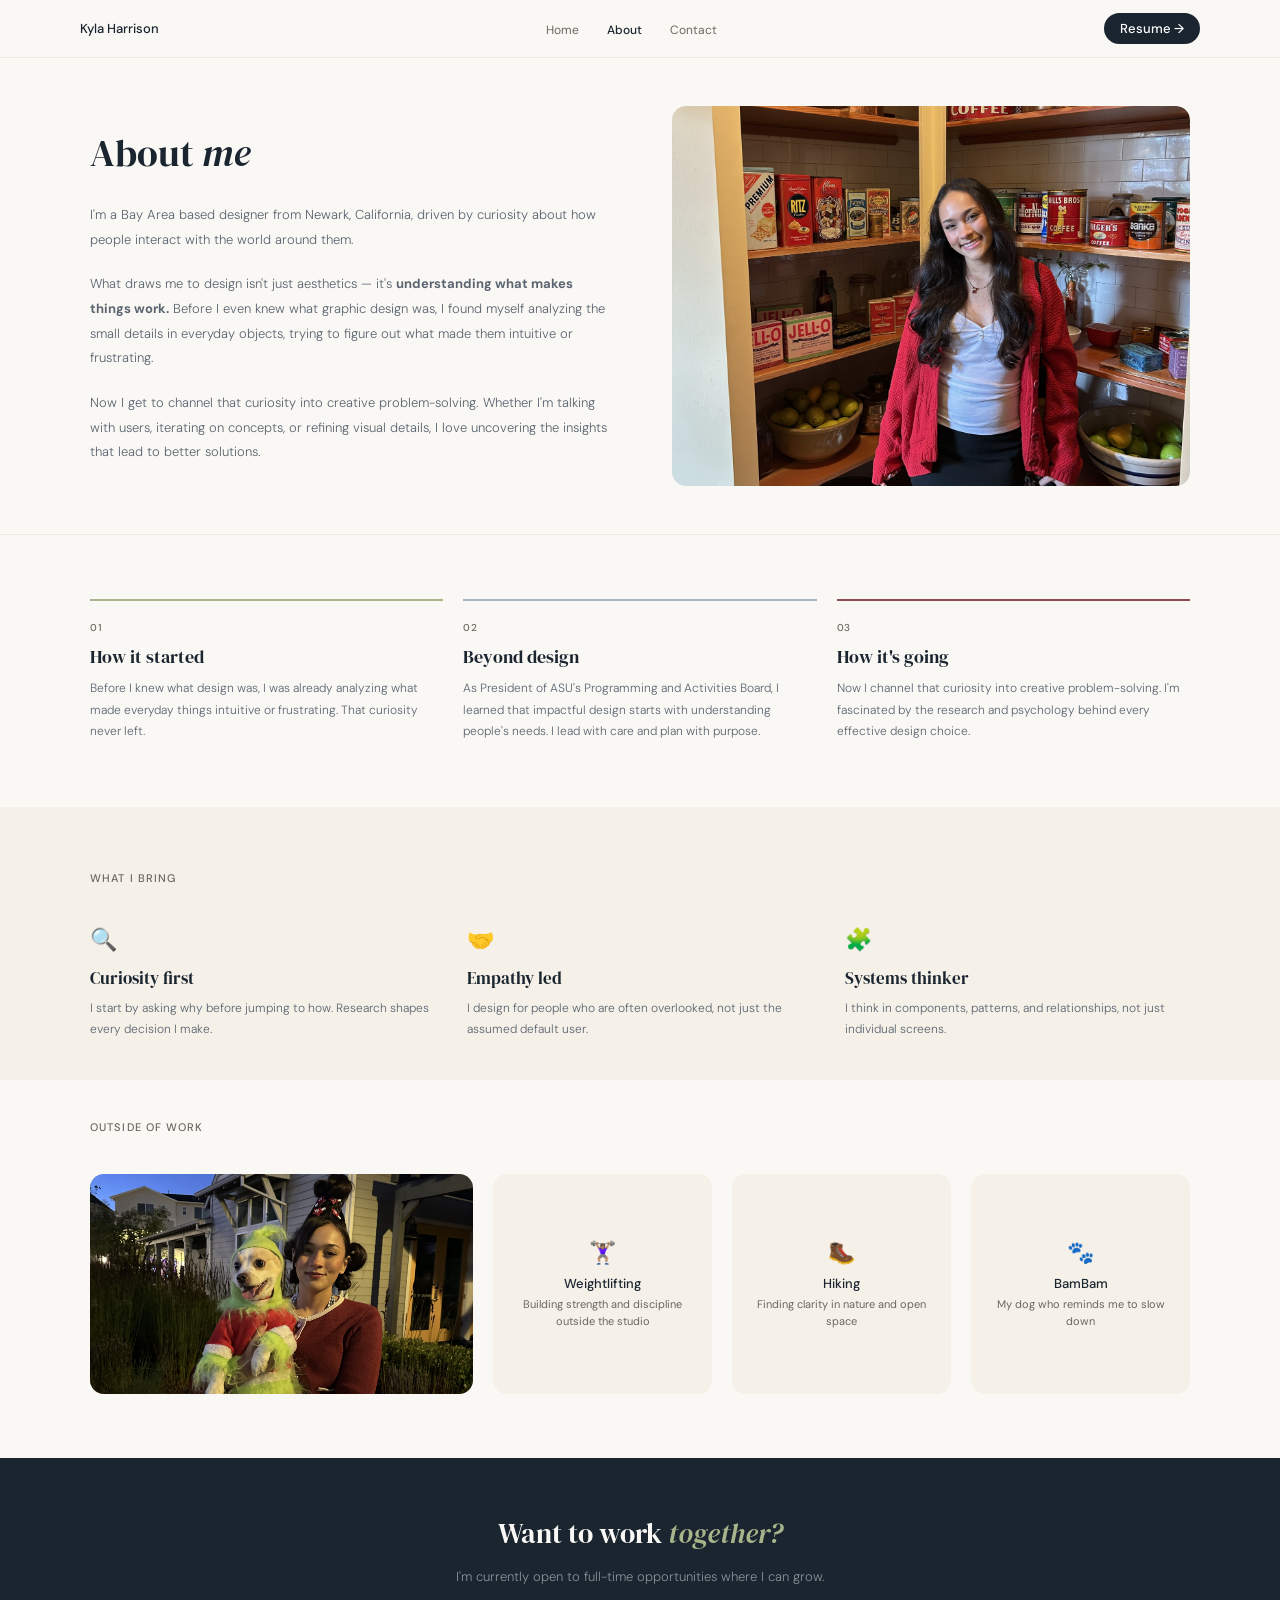
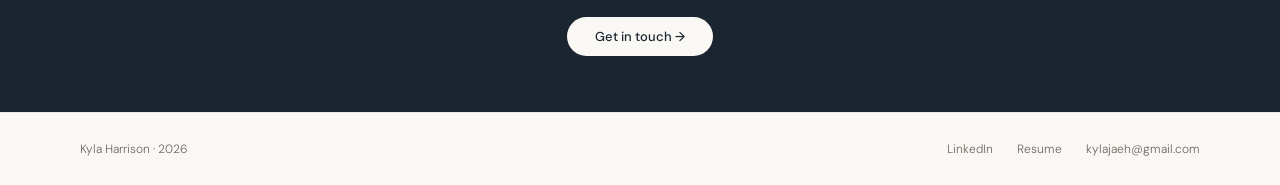
==== commit 7581b894: "remove "id card" section on about page" ====
--- a/about.html
+++ b/about.html
@@ -33,16 +33,6 @@
 
 <main id="main">
 
-  <!-- Section 1: ID Card Hero -->
-  <section class="id-card-hero">
-    <p class="eyebrow eyebrow-blush center">Nice to meet you</p>
-    <div class="id-card-wrap reveal">
-      <div class="id-card" role="img" aria-label="Kyla Harrison designer ID card showing name, specialty, and beliefs">
-        ID Card — assets/id-card.png
-      </div>
-    </div>
-  </section>
-
   <!-- Section 2: Editorial About -->
   <section class="editorial-about">
     <div class="editorial-about-inner">
@@ -54,7 +44,6 @@
       </div>
       <div class="editorial-about-right reveal">
         <img class="editorial-photo" src="assets/headshot.jpg" alt="Kyla Harrison, multidisciplinary designer" style="width: 100%; height: 380px; object-fit: cover; object-position: 30% 60%; border-radius: 14px; display: block;">
-        <p class="editorial-caption">Researcher who designs. Designer who listens.</p>
       </div>
     </div>
   </section>
--- a/css/styles.css
+++ b/css/styles.css
@@ -1230,3 +1230,703 @@
     grid-template-columns: 1fr 1fr;
   }
 }
+
+/* ==========================================================================
+   Case study hero (reusable across all project pages)
+   ========================================================================== */
+
+.case-study-hero {
+  padding: 5rem 2.5rem 0;
+}
+
+.case-study-hero-inner {
+  max-width: 1100px;
+  margin: 0 auto;
+}
+
+.case-study-hero.hero-linen {
+  background: #f5f0e8;
+}
+
+.case-study-hero.hero-sage {
+  background: #eef2e8;
+}
+
+.case-study-hero.hero-blush {
+  background: #f5eaec;
+}
+
+.case-study-hero.hero-blue {
+  background: #e8eef5;
+}
+
+.case-study-hero.hero-purple {
+  background: #f2eaf5;
+}
+
+.case-study-hero-tag {
+  display: inline-block;
+  background: var(--color-tag-sage-bg);
+  color: var(--color-tag-sage-text);
+  font-family: var(--font-body);
+  font-size: 11px;
+  font-weight: 500;
+  border-radius: 100px;
+  padding: 4px 12px;
+  margin-bottom: 1.5rem;
+}
+
+.case-study-hero-heading {
+  font-family: var(--font-display);
+  font-weight: 400;
+  font-size: 36px;
+  line-height: 1.2;
+  color: #1a2530;
+  max-width: 700px;
+  margin-bottom: 1rem;
+}
+
+.case-study-hero-subline {
+  font-family: var(--font-body);
+  font-weight: 300;
+  font-size: 15px;
+  color: #5a6470;
+  max-width: 480px;
+  line-height: 1.7;
+  margin-bottom: 2.5rem;
+}
+
+.case-study-hero-meta {
+  display: grid;
+  grid-template-columns: repeat(4, 1fr);
+  gap: 2rem;
+  border-top: 0.5px solid #ddd8cc;
+  padding-top: 1.5rem;
+  margin-bottom: 0;
+}
+
+.case-study-hero-meta-label {
+  font-family: var(--font-body);
+  font-size: 10px;
+  font-weight: 500;
+  text-transform: uppercase;
+  letter-spacing: 0.08em;
+  color: #6e6660;
+  margin-bottom: 0.4rem;
+}
+
+.case-study-hero-meta-value {
+  font-family: var(--font-body);
+  font-size: 12px;
+  font-weight: 400;
+  color: #1a2530;
+  line-height: 1.5;
+}
+
+.case-mockup-placeholder {
+  background: #ede8df;
+  border-radius: 12px 12px 0 0;
+  height: 360px;
+  border: 0.5px solid var(--color-divider);
+  border-bottom: none;
+  margin-top: 2rem;
+  display: flex;
+  align-items: center;
+  justify-content: center;
+  font-family: var(--font-body);
+  font-size: 13px;
+  color: var(--color-muted);
+}
+
+.case-section {
+  padding: 4rem 2.5rem;
+  border-bottom: 0.5px solid var(--color-border);
+}
+
+.case-section-inner {
+  max-width: 1100px;
+  margin: 0 auto;
+}
+
+.case-two-col {
+  display: grid;
+  grid-template-columns: 1fr 1fr;
+  gap: 4rem;
+  align-items: center;
+}
+
+.case-heading-lg {
+  font-family: var(--font-display);
+  font-weight: 400;
+  font-size: 32px;
+  line-height: 1.3;
+  color: var(--color-text);
+  margin: 0.75rem 0 1.25rem;
+}
+
+.case-heading-md {
+  font-family: var(--font-display);
+  font-weight: 400;
+  font-size: 28px;
+  line-height: 1.3;
+  color: var(--color-text);
+  margin: 0.75rem 0 1.25rem;
+}
+
+.case-body {
+  font-family: var(--font-body);
+  font-weight: 300;
+  font-size: 13px;
+  color: var(--color-muted);
+  line-height: 1.85;
+  margin-bottom: 1.1rem;
+}
+
+.case-body:last-child {
+  margin-bottom: 0;
+}
+
+.case-stat-list {
+  display: flex;
+  flex-direction: column;
+  gap: 1rem;
+}
+
+.case-stat-card {
+  background: var(--color-linen);
+  border-radius: 14px;
+  padding: 1.25rem;
+  display: flex;
+  align-items: center;
+  gap: 1rem;
+}
+
+.case-stat-number {
+  font-family: var(--font-display);
+  font-weight: 400;
+  font-size: 42px;
+  color: var(--color-text);
+  line-height: 1;
+}
+
+.case-stat-label {
+  font-family: var(--font-body);
+  font-size: 12px;
+  font-weight: 400;
+  color: var(--color-eyebrow-muted);
+}
+
+.case-grid-3 {
+  display: grid;
+  grid-template-columns: repeat(3, 1fr);
+  gap: 1.25rem;
+  margin-top: 2rem;
+}
+
+.case-grid-2 {
+  display: grid;
+  grid-template-columns: repeat(2, 1fr);
+  gap: 1.25rem;
+  margin-top: 2rem;
+}
+
+.case-grid-4 {
+  display: grid;
+  grid-template-columns: repeat(4, 1fr);
+  gap: 1.25rem;
+  margin-top: 2rem;
+}
+
+.case-media-grid {
+  display: grid;
+  grid-template-columns: repeat(4, 1fr);
+  gap: 0.75rem;
+  margin-top: 2rem;
+}
+
+.case-accent-card {
+  border-top: 2px solid;
+  padding-top: 1.25rem;
+}
+
+.case-accent-card-title {
+  font-family: var(--font-display);
+  font-weight: 400;
+  font-size: 18px;
+  color: var(--color-text);
+  margin-bottom: 0.6rem;
+}
+
+.case-accent-card-body {
+  font-family: var(--font-body);
+  font-weight: 300;
+  font-size: 12px;
+  color: var(--color-muted);
+  line-height: 1.8;
+}
+
+.case-finding-card {
+  background: var(--color-linen);
+  border-radius: 14px;
+  padding: 1.5rem;
+  border-left: 3px solid;
+}
+
+.case-pullquote-card {
+  background: var(--color-linen);
+  border-radius: 14px;
+  padding: 1.5rem 2rem;
+  border-left: 3px solid #b46a72;
+  margin-top: 1.5rem;
+}
+
+.case-pullquote-text {
+  font-family: var(--font-display);
+  font-style: italic;
+  font-weight: 400;
+  font-size: 18px;
+  color: var(--color-text);
+  line-height: 1.5;
+}
+
+.case-pullquote-attribution {
+  font-family: var(--font-body);
+  font-weight: 300;
+  font-size: 12px;
+  color: var(--color-eyebrow-muted);
+  margin-top: 0.5rem;
+}
+
+.case-finding-title {
+  font-family: var(--font-body);
+  font-weight: 500;
+  font-size: 14px;
+  color: var(--color-text);
+  margin-bottom: 0.6rem;
+}
+
+.case-finding-body {
+  font-family: var(--font-body);
+  font-weight: 300;
+  font-size: 12px;
+  color: var(--color-muted);
+  line-height: 1.8;
+}
+
+.case-persona-card {
+  background: #ffffff;
+  border-radius: 16px;
+  padding: 1.75rem;
+  box-shadow: 0 4px 20px rgba(45, 40, 35, 0.08);
+}
+
+.case-persona-header {
+  display: flex;
+  align-items: center;
+  gap: 1rem;
+  margin-bottom: 1.25rem;
+  flex-wrap: wrap;
+}
+
+.case-persona-img {
+  width: 56px;
+  height: 56px;
+  border-radius: 50%;
+  object-fit: cover;
+  flex-shrink: 0;
+}
+
+.case-persona-name {
+  font-family: var(--font-display);
+  font-weight: 400;
+  font-size: 20px;
+  color: var(--color-text);
+  margin-right: 0.75rem;
+}
+
+.case-persona-tag {
+  display: inline-block;
+  font-family: var(--font-body);
+  font-size: 11px;
+  font-weight: 500;
+  border-radius: 100px;
+  padding: 4px 12px;
+}
+
+.case-persona-tag-staff {
+  background: var(--color-tag-sage-bg);
+  color: var(--color-tag-sage-text);
+}
+
+.case-persona-tag-student {
+  background: var(--color-tag-blue-bg);
+  color: var(--color-tag-blue-text);
+}
+
+.case-persona-details {
+  background: var(--color-linen);
+  border-radius: 10px;
+  padding: 1rem;
+  display: grid;
+  grid-template-columns: 1fr 1fr;
+  gap: 0.6rem 1rem;
+  margin-bottom: 1.25rem;
+}
+
+.case-detail-item {
+  font-family: var(--font-body);
+  font-size: 11px;
+  color: var(--color-muted);
+}
+
+.case-detail-item strong {
+  font-weight: 500;
+  color: var(--color-text);
+}
+
+.case-persona-about {
+  font-family: var(--font-body);
+  font-weight: 300;
+  font-size: 11px;
+  color: var(--color-muted);
+  line-height: 1.8;
+  margin-bottom: 1.25rem;
+}
+
+.case-persona-section {
+  margin-bottom: 1.1rem;
+}
+
+.case-persona-section:last-child {
+  margin-bottom: 0;
+}
+
+.case-persona-section-label {
+  font-family: var(--font-body);
+  font-size: 11px;
+  font-weight: 500;
+  text-transform: uppercase;
+  letter-spacing: 0.06em;
+  color: var(--color-text);
+  margin-bottom: 0.5rem;
+}
+
+.case-dot-list {
+  display: flex;
+  flex-direction: column;
+  gap: 0.4rem;
+}
+
+.case-dot-list li {
+  position: relative;
+  padding-left: 0.9rem;
+  font-family: var(--font-body);
+  font-size: 11px;
+  font-weight: 300;
+  color: var(--color-muted);
+  line-height: 1.7;
+}
+
+.case-dot-list li::before {
+  content: "";
+  position: absolute;
+  left: 0;
+  top: 0.5em;
+  width: 4px;
+  height: 4px;
+  border-radius: 50%;
+  background: var(--color-eyebrow-muted);
+}
+
+.case-dot-list.case-dot-blush li::before {
+  background: var(--color-blush);
+}
+
+.case-heuristic-card {
+  background: var(--color-linen);
+  border-radius: 14px;
+  padding: 1.5rem;
+}
+
+.case-heuristic-label {
+  font-family: var(--font-body);
+  font-size: 11px;
+  font-weight: 500;
+  text-transform: uppercase;
+  letter-spacing: 0.06em;
+  color: var(--color-eyebrow-muted);
+  margin-bottom: 0.9rem;
+}
+
+.case-survey-card {
+  background: var(--color-bg);
+  border-radius: 14px;
+  padding: 1.5rem;
+  border-top: 2px solid;
+}
+
+.case-survey-label {
+  font-family: var(--font-body);
+  font-size: 10px;
+  font-weight: 500;
+  text-transform: uppercase;
+  letter-spacing: 0.06em;
+  margin-bottom: 0.9rem;
+}
+
+.case-quote-card {
+  background: var(--color-linen);
+  border-radius: 14px;
+  padding: 1.5rem;
+  border-top: 2px solid #a8b58a;
+}
+
+.case-quote-text {
+  font-family: var(--font-display);
+  font-style: italic;
+  font-weight: 400;
+  font-size: 15px;
+  color: var(--color-text);
+  line-height: 1.5;
+}
+
+.case-quote-attribution {
+  font-family: var(--font-body);
+  font-weight: 300;
+  font-size: 11px;
+  color: var(--color-eyebrow-muted);
+  margin-top: 0.75rem;
+}
+
+.case-usability-grid {
+  display: grid;
+  grid-template-columns: repeat(2, 1fr);
+  gap: 10px;
+  margin-top: 2rem;
+}
+
+.case-usability-item {
+  background: var(--color-linen);
+  border-radius: 10px;
+  padding: 0.875rem 1rem;
+  display: flex;
+  align-items: center;
+  gap: 8px;
+  font-family: var(--font-body);
+  font-size: 12px;
+  font-weight: 300;
+  color: var(--color-muted);
+}
+
+.case-usability-dot {
+  width: 6px;
+  height: 6px;
+  border-radius: 50%;
+  background: var(--color-sage);
+  flex-shrink: 0;
+}
+
+.case-carousel-grid {
+  display: grid;
+  grid-template-columns: repeat(2, 1fr);
+  gap: 1.25rem;
+  margin-top: 2rem;
+}
+
+.case-carousel-grid > div {
+  min-width: 0;
+}
+
+.case-carousel-label {
+  font-family: var(--font-body);
+  font-size: 11px;
+  font-weight: 500;
+  text-transform: uppercase;
+  color: #6e6660;
+  margin-bottom: 0.5rem;
+}
+
+.case-carousel-img {
+  width: 100%;
+  aspect-ratio: 775 / 500;
+  display: block;
+  object-fit: cover;
+  border: 1px solid rgba(0, 0, 0, 0.1);
+  border-radius: 14px;
+}
+
+.case-carousel-controls {
+  display: flex;
+  align-items: center;
+  justify-content: center;
+  gap: 10px;
+  margin-top: 0.75rem;
+}
+
+.case-carousel-arrow {
+  display: inline-flex;
+  align-items: center;
+  justify-content: center;
+  width: 28px;
+  height: 28px;
+  border-radius: 50%;
+  border: 0.5px solid #ede8e0;
+  background: #f5f0e8;
+  color: #6e6660;
+  font-size: 14px;
+  line-height: 1;
+  cursor: pointer;
+  padding: 0;
+}
+
+.case-carousel-arrow:hover {
+  background: #ede8e0;
+}
+
+.case-carousel-counter {
+  font-family: var(--font-body);
+  font-size: 11px;
+  color: #6e6660;
+  min-width: 32px;
+  text-align: center;
+}
+
+.case-prototype-hint-wrap {
+  text-align: center;
+  margin-top: 2rem;
+}
+
+.case-prototype-hint {
+  display: inline-flex;
+  align-items: center;
+  gap: 6px;
+  background: #f5f0e8;
+  border: 0.5px solid #ede8e0;
+  border-radius: 100px;
+  padding: 4px 12px;
+  font-family: var(--font-body);
+  font-size: 11px;
+  color: #6e6660;
+  margin-bottom: 0.75rem;
+}
+
+.case-prototype-hint-arrow {
+  display: inline-block;
+  animation: case-prototype-hint-bob 1s ease-in-out infinite alternate;
+}
+
+@keyframes case-prototype-hint-bob {
+  from {
+    transform: translateY(0);
+  }
+  to {
+    transform: translateY(4px);
+  }
+}
+
+@media (prefers-reduced-motion: reduce) {
+  .case-prototype-hint-arrow {
+    animation: none;
+  }
+}
+
+.case-next {
+  background: var(--color-text);
+  padding: 3rem 2.5rem;
+  display: flex;
+  justify-content: space-between;
+  align-items: center;
+  flex-wrap: wrap;
+  gap: 1.5rem;
+}
+
+.case-next-label {
+  font-family: var(--font-body);
+  font-size: 11px;
+  font-weight: 500;
+  text-transform: uppercase;
+  letter-spacing: 0.06em;
+  color: #6a7a88;
+  margin-bottom: 0.5rem;
+}
+
+.case-next-title {
+  font-family: var(--font-display);
+  font-weight: 400;
+  font-size: 24px;
+  color: var(--color-bg);
+}
+
+.case-next-all {
+  font-family: var(--font-body);
+  font-size: 13px;
+  font-weight: 500;
+  color: var(--color-text);
+  background: var(--color-bg);
+  padding: 8px 18px;
+  border-radius: 100px;
+}
+
+@media (max-width: 768px) {
+  .case-study-hero {
+    padding: 3rem 1.5rem 0;
+  }
+
+  .case-study-hero-heading {
+    font-size: 28px;
+  }
+
+  .case-study-hero-meta {
+    grid-template-columns: repeat(2, 1fr);
+    gap: 1.5rem 1rem;
+  }
+
+  .case-mockup-placeholder {
+    height: 220px;
+  }
+
+  .case-section {
+    padding: 3rem 1.5rem;
+  }
+
+  .case-two-col {
+    grid-template-columns: 1fr;
+    gap: 2.5rem;
+  }
+
+  .case-heading-lg {
+    font-size: 26px;
+  }
+
+  .case-heading-md {
+    font-size: 24px;
+  }
+
+  .case-grid-3,
+  .case-grid-2,
+  .case-usability-grid {
+    grid-template-columns: 1fr;
+  }
+
+  .case-grid-4 {
+    grid-template-columns: repeat(2, 1fr);
+  }
+
+  .case-media-grid {
+    grid-template-columns: repeat(2, 1fr);
+  }
+
+  .case-persona-details {
+    grid-template-columns: 1fr;
+  }
+
+  .case-carousel-grid {
+    grid-template-columns: 1fr;
+  }
+
+  .case-next {
+    padding: 2.5rem 1.5rem;
+    flex-direction: column;
+    align-items: flex-start;
+  }
+}
